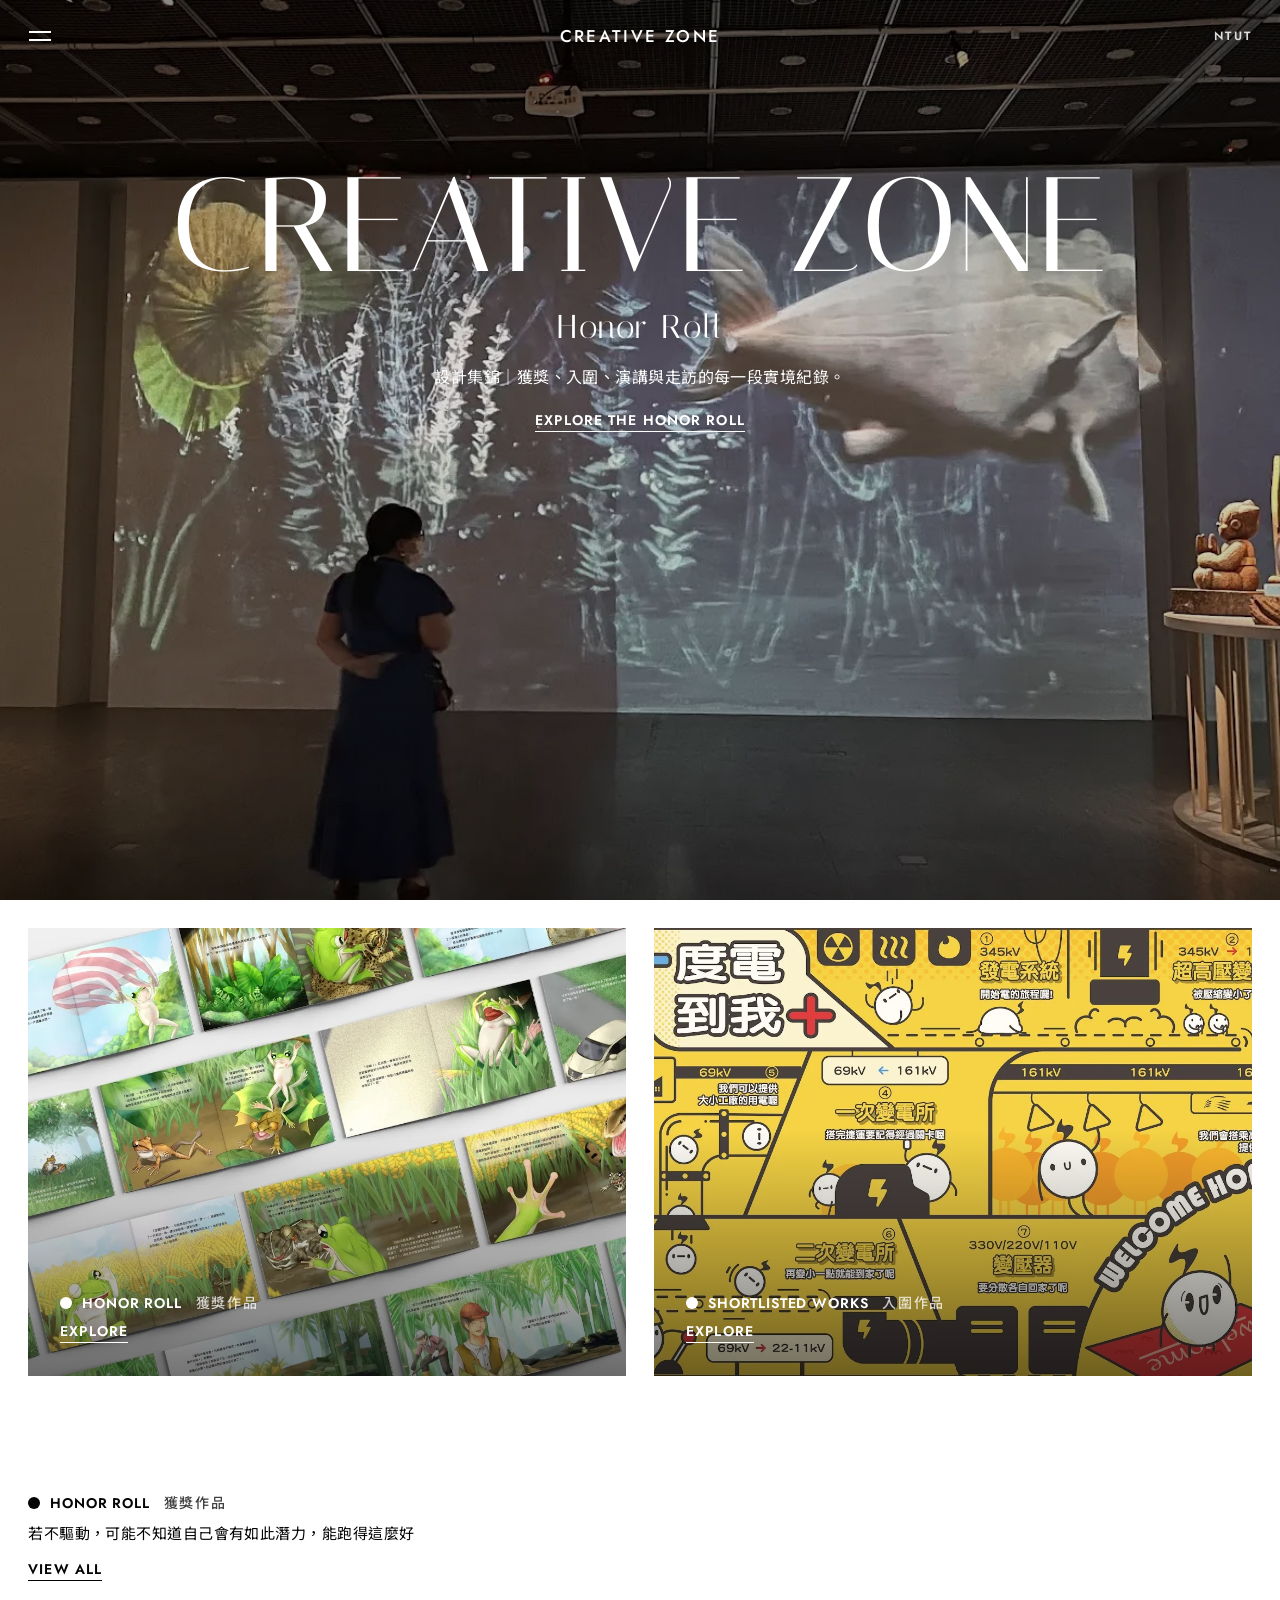
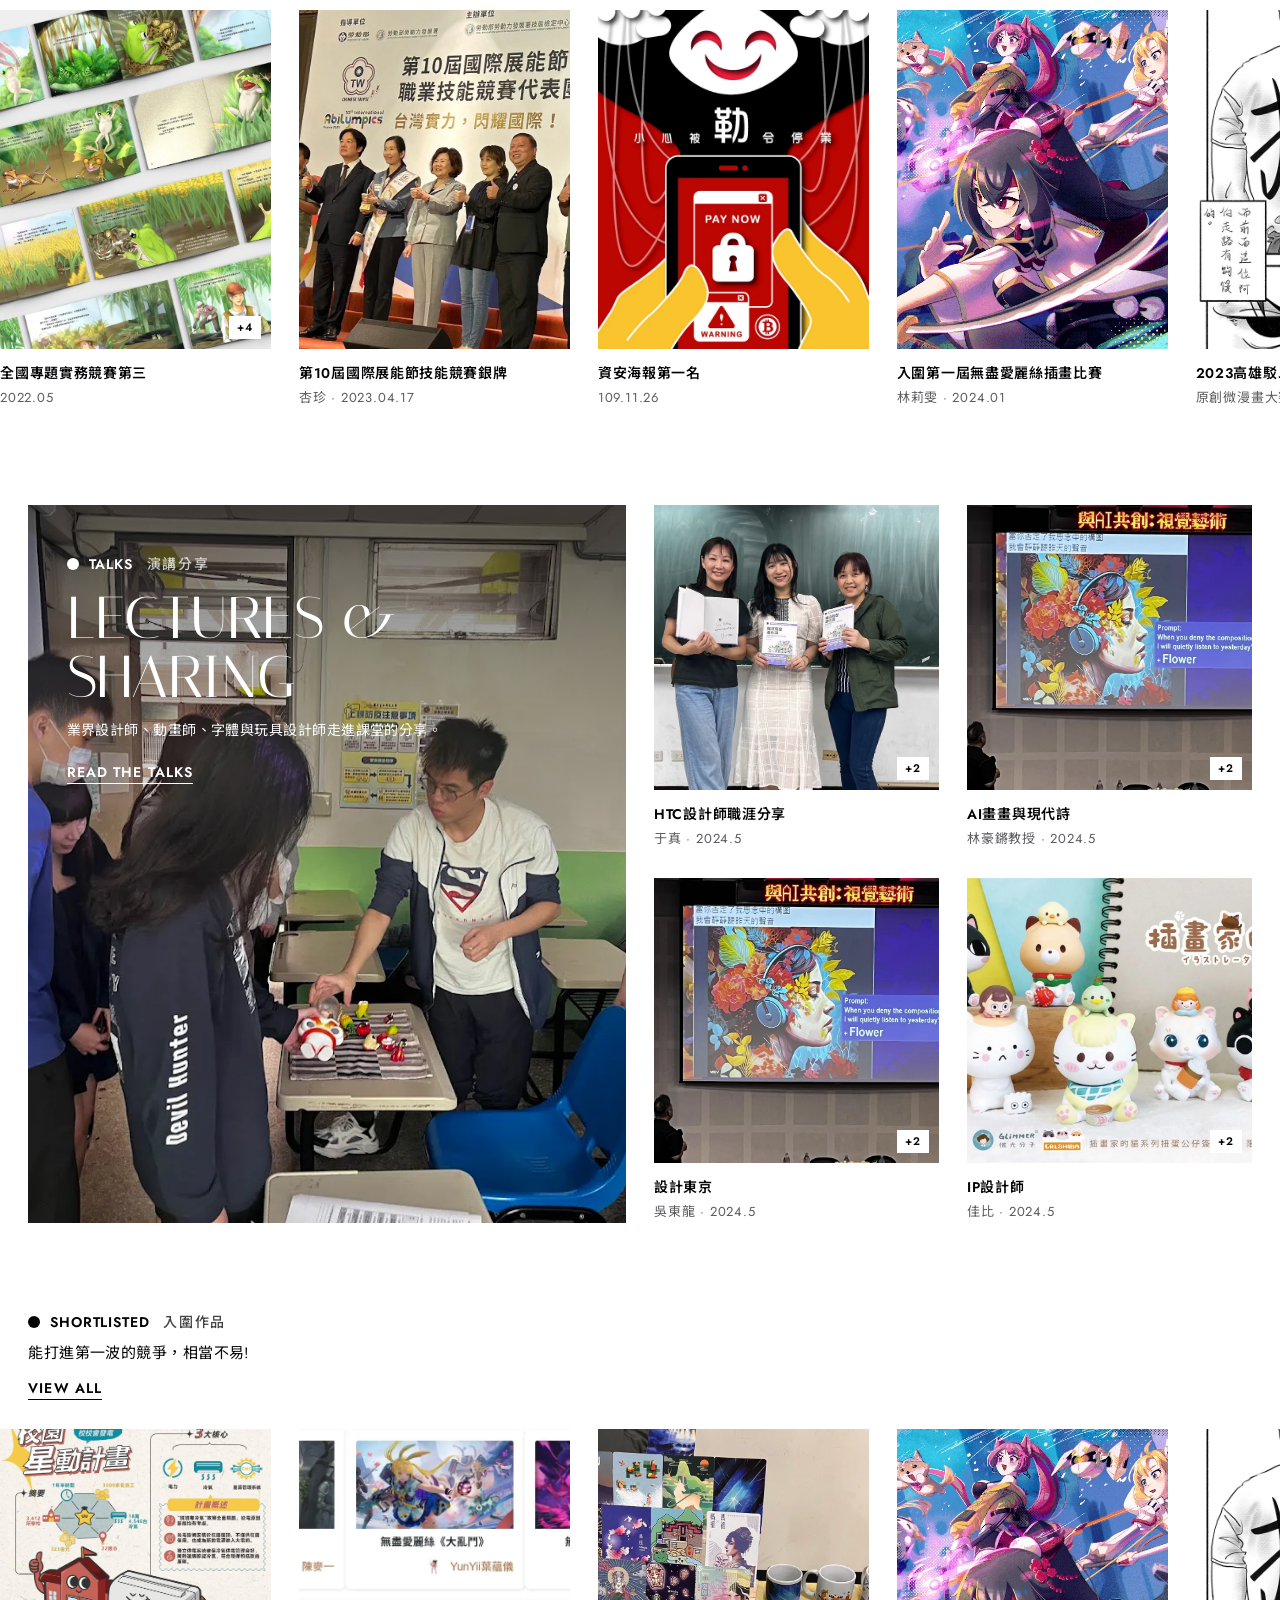
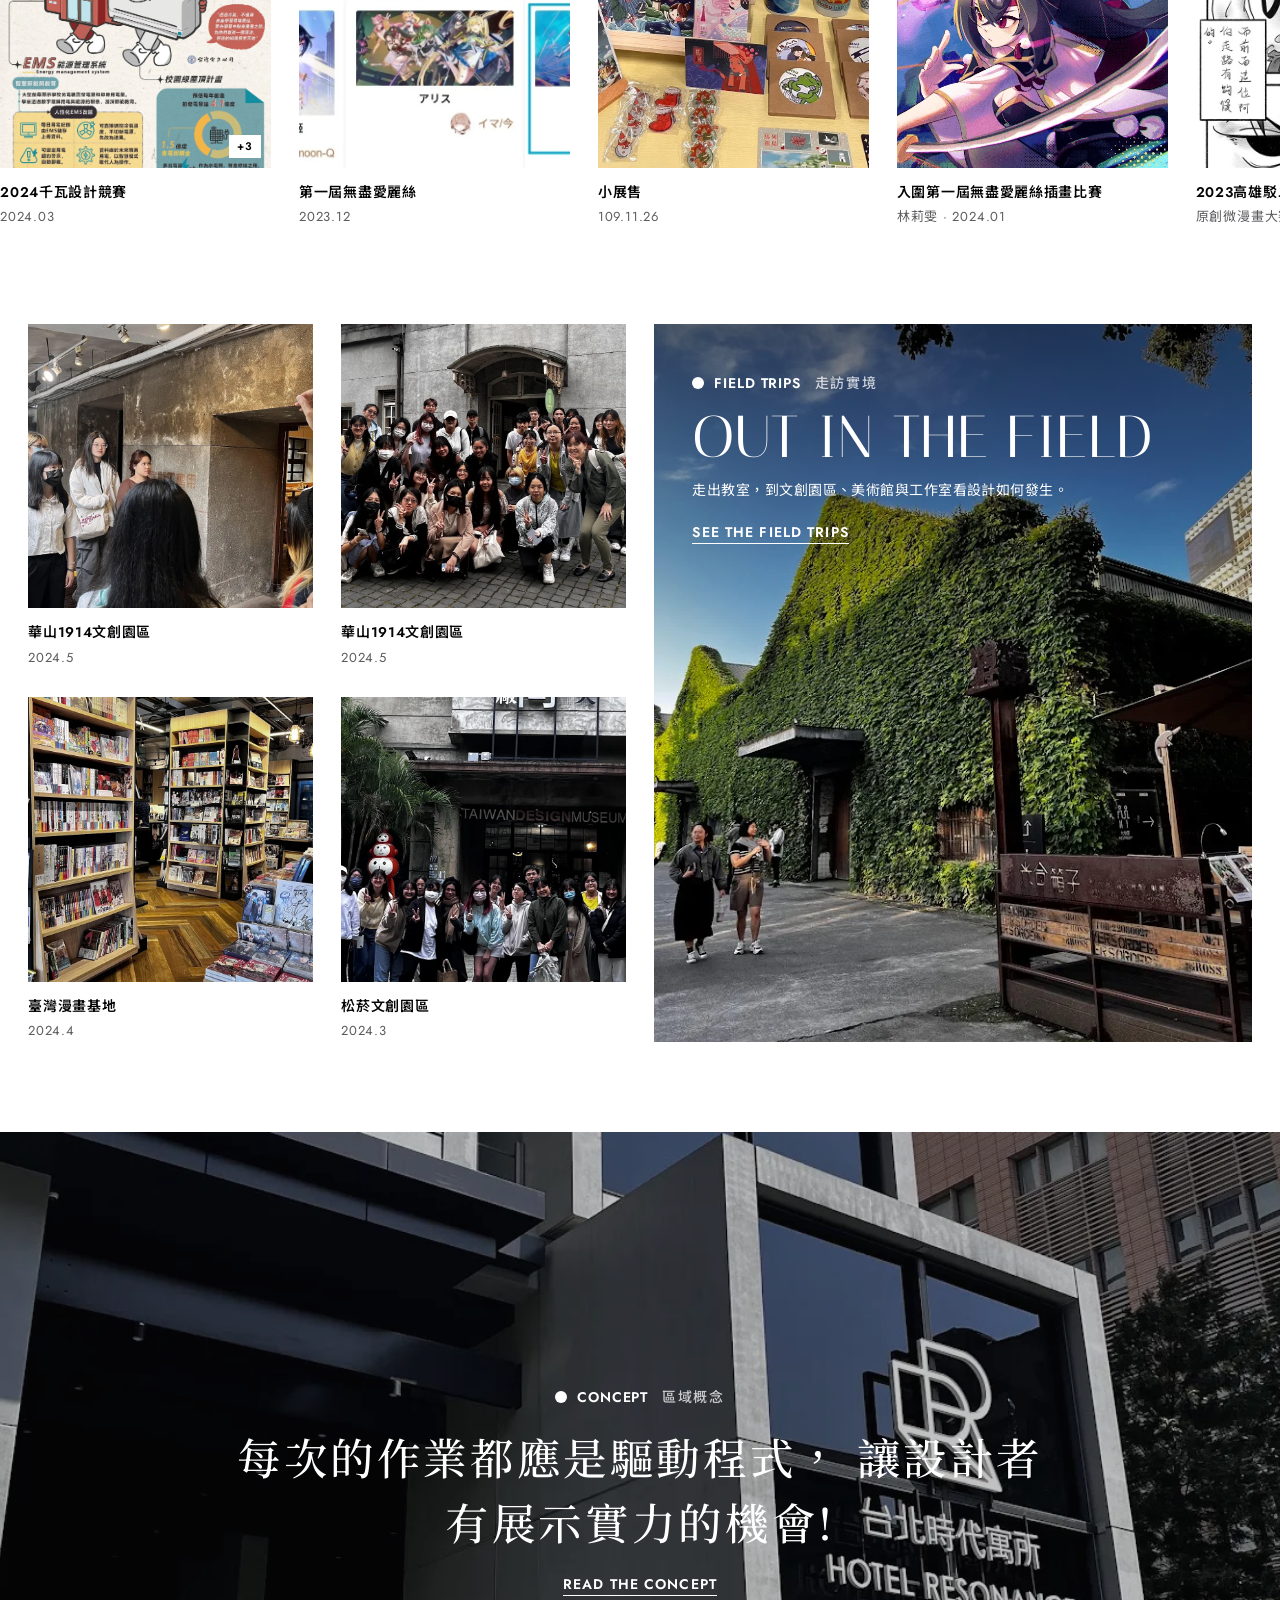
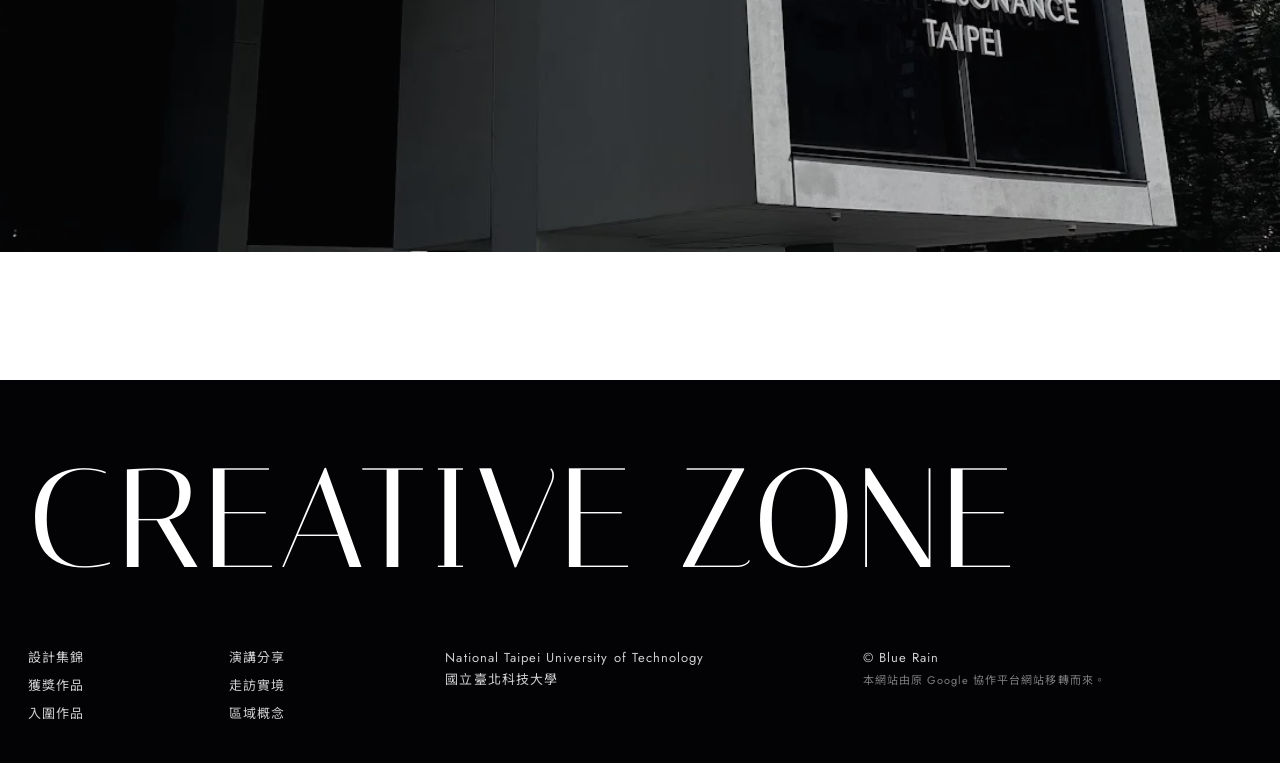
==== creativeteaching/index.html @ e6e96f1f "Initial commit" ====
<!doctype html>
<html lang="zh-Hant-TW">
<head>
<meta charset="utf-8">
<meta name="viewport" content="width=device-width, initial-scale=1">
<title>CREATIVE ZONE｜設計集錦</title>
<meta name="description" content="NTUT 創意教學：學生獲獎與入圍作品、業界演講分享、走訪實境紀錄。">
<meta property="og:title" content="CREATIVE ZONE｜設計集錦">
<meta property="og:description" content="NTUT 創意教學：學生獲獎與入圍作品、業界演講分享、走訪實境紀錄。">
<link rel="icon" href="assets/favicon.svg" type="image/svg+xml">
<link rel="preconnect" href="https://fonts.googleapis.com"><link rel="preconnect" href="https://fonts.gstatic.com" crossorigin>
<link href="https://fonts.googleapis.com/css2?family=Italiana&family=Jost:wght@400;500;600&family=Noto+Sans+TC:wght@400;500;700&family=Noto+Serif+TC:wght@500;700&display=swap" rel="stylesheet">
<link rel="stylesheet" href="assets/style.css">
</head>
<body class="p-index">
<a class="skip" href="#main">跳到主要內容</a>
<header class="topbar">
<button class="burger" type="button" aria-expanded="false" aria-controls="drawer"><span></span><span></span><span class="sr">選單</span></button>
<a class="wordmark" href="index.html">CREATIVE ZONE</a>
<a class="topnote" href="https://www.ntut.edu.tw/" rel="noopener">NTUT</a>
</header>
<nav class="drawer" id="drawer" aria-label="主要導覽" hidden><ul><li><a href="index.html" aria-current="page"><span>HOME</span><small>設計集錦</small></a></li><li><a href="awards.html"><span>AWARDS</span><small>獲獎作品</small></a></li><li><a href="finalists.html"><span>SHORTLISTED</span><small>入圍作品</small></a></li><li><a href="talks.html"><span>TALKS</span><small>演講分享</small></a></li><li><a href="visits.html"><span>FIELD TRIPS</span><small>走訪實境</small></a></li><li><a href="concept.html"><span>CONCEPT</span><small>區域概念</small></a></li></ul>
<p class="drawer-foot">National Taipei University of Technology<br>Blue Rain</p></nav>
<main id="main">
<section class="hero"><img src="img/053.webp" width="1280" height="830" alt="" class="hero-img" decoding="async"><div class="hero-text"><h1>CREATIVE ZONE</h1><p class="hero-zh">Honor Roll</p><p class="hero-sub">設計集錦｜獲獎、入圍、演講與走訪的每一段實境紀錄。</p><a class="cta" href="awards.html">EXPLORE THE HONOR ROLL</a></div></section><section class="tiles"><a class="tile" href="awards.html"><img src="img/001.webp" width="1280" height="817" alt="獲獎作品" loading="lazy" decoding="async"><span class="tile-text"><p class="label"><span class="dot"></span>HONOR ROLL<span class="zh">獲獎作品</span></p><span class="cta">EXPLORE</span></span></a><a class="tile" href="finalists.html"><img src="img/002.webp" width="1280" height="825" alt="入圍作品" loading="lazy" decoding="async"><span class="tile-text"><p class="label"><span class="dot"></span>SHORTLISTED WORKS<span class="zh">入圍作品</span></p><span class="cta">EXPLORE</span></span></a></section><section class="row"><header class="row-head"><p class="label"><span class="dot"></span>HONOR ROLL<span class="zh">獲獎作品</span></p><p class="desc">若不驅動，可能不知道自己會有如此潛力，能跑得這麼好</p><a class="cta dark" href="awards.html">VIEW ALL</a></header><div class="rail"><article class="card "><a class="media" href="awards.html"><img src="img/003.webp" width="1280" height="905" alt="全國專題實務競賽第三" loading="lazy" decoding="async"><span class="count">4</span></a><h3><a href="awards.html">全國專題實務競賽第三</a></h3><p class="meta">2022.05</p></article><article class="card "><a class="media" href="awards.html"><img src="img/007.webp" width="684" height="960" alt="第10屆國際展能節技能競賽銀牌" loading="lazy" decoding="async"></a><h3><a href="awards.html">第10屆國際展能節技能競賽銀牌</a></h3><p class="meta">杏珍 · 2023.04.17</p></article><article class="card "><a class="media" href="awards.html"><img src="img/008.webp" width="1280" height="1810" alt="資安海報第一名" loading="lazy" decoding="async"></a><h3><a href="awards.html">資安海報第一名</a></h3><p class="meta">109.11.26</p></article><article class="card "><a class="media" href="awards.html"><img src="img/009.webp" width="1280" height="659" alt="入圍第一屆無盡愛麗絲插畫比賽" loading="lazy" decoding="async"></a><h3><a href="awards.html">入圍第一屆無盡愛麗絲插畫比賽</a></h3><p class="meta">林莉雯 · 2024.01</p></article><article class="card "><a class="media" href="awards.html"><img src="img/010.webp" width="626" height="886" alt="2023高雄駁二動漫祭" loading="lazy" decoding="async"><span class="count">4</span></a><h3><a href="awards.html">2023高雄駁二動漫祭</a></h3><p class="meta">原創微漫畫大賽佳作 · 劉亞縉 · 2024</p></article></div></section><section class="editorial"><a class="ed-media" href="talks.html"><img src="img/019.webp" width="1104" height="828" alt="LECTURES &amp; SHARING" loading="lazy" decoding="async"><div class="ed-text"><p class="label"><span class="dot"></span>TALKS<span class="zh">演講分享</span></p><h2>LECTURES &amp; SHARING</h2><p>業界設計師、動畫師、字體與玩具設計師走進課堂的分享。</p><span class="cta">READ THE TALKS</span></div></a><div class="ed-grid"><article class="card "><a class="media" href="talks.html"><img src="img/020.webp" width="1122" height="723" alt="HTC設計師職涯分享" loading="lazy" decoding="async"><span class="count">2</span></a><h3><a href="talks.html">HTC設計師職涯分享</a></h3><p class="meta">于真 · 2024.5</p></article><article class="card "><a class="media" href="talks.html"><img src="img/022.webp" width="1280" height="825" alt="AI畫畫與現代詩" loading="lazy" decoding="async"><span class="count">2</span></a><h3><a href="talks.html">AI畫畫與現代詩</a></h3><p class="meta">林豪鏘教授 · 2024.5</p></article><article class="card "><a class="media" href="talks.html"><img src="img/022.webp" width="1280" height="825" alt="設計東京" loading="lazy" decoding="async"><span class="count">2</span></a><h3><a href="talks.html">設計東京</a></h3><p class="meta">吳東龍 · 2024.5</p></article><article class="card "><a class="media" href="talks.html"><img src="img/024.webp" width="1280" height="830" alt="IP設計師" loading="lazy" decoding="async"><span class="count">2</span></a><h3><a href="talks.html">IP設計師</a></h3><p class="meta">佳比 · 2024.5</p></article></div></section><section class="row"><header class="row-head"><p class="label"><span class="dot"></span>SHORTLISTED<span class="zh">入圍作品</span></p><p class="desc">能打進第一波的競爭，相當不易!</p><a class="cta dark" href="finalists.html">VIEW ALL</a></header><div class="rail"><article class="card "><a class="media" href="finalists.html"><img src="img/014.webp" width="1280" height="1773" alt="2024千瓦設計競賽" loading="lazy" decoding="async"><span class="count">3</span></a><h3><a href="finalists.html">2024千瓦設計競賽</a></h3><p class="meta">2024.03</p></article><article class="card "><a class="media" href="finalists.html"><img src="img/017.webp" width="1122" height="700" alt="第一屆無盡愛麗絲" loading="lazy" decoding="async"></a><h3><a href="finalists.html">第一屆無盡愛麗絲</a></h3><p class="meta">2023.12</p></article><article class="card "><a class="media" href="finalists.html"><img src="img/018.webp" width="784" height="1109" alt="小展售" loading="lazy" decoding="async"></a><h3><a href="finalists.html">小展售</a></h3><p class="meta">109.11.26</p></article><article class="card "><a class="media" href="finalists.html"><img src="img/009.webp" width="1280" height="659" alt="入圍第一屆無盡愛麗絲插畫比賽" loading="lazy" decoding="async"></a><h3><a href="finalists.html">入圍第一屆無盡愛麗絲插畫比賽</a></h3><p class="meta">林莉雯 · 2024.01</p></article><article class="card "><a class="media" href="finalists.html"><img src="img/010.webp" width="626" height="886" alt="2023高雄駁二動漫祭" loading="lazy" decoding="async"><span class="count">4</span></a><h3><a href="finalists.html">2023高雄駁二動漫祭</a></h3><p class="meta">原創微漫畫大賽佳作 · 劉亞縉 · 2024</p></article></div></section><section class="editorial rev"><a class="ed-media" href="visits.html"><img src="img/041.webp" width="621" height="828" alt="OUT IN THE FIELD" loading="lazy" decoding="async"><div class="ed-text"><p class="label"><span class="dot"></span>FIELD TRIPS<span class="zh">走訪實境</span></p><h2>OUT IN THE FIELD</h2><p>走出教室，到文創園區、美術館與工作室看設計如何發生。</p><span class="cta">SEE THE FIELD TRIPS</span></div></a><div class="ed-grid"><article class="card "><a class="media" href="visits.html"><img src="img/042.webp" width="1280" height="832" alt="華山1914文創園區" loading="lazy" decoding="async"></a><h3><a href="visits.html">華山1914文創園區</a></h3><p class="meta">2024.5</p></article><article class="card "><a class="media" href="visits.html"><img src="img/043.webp" width="1280" height="825" alt="華山1914文創園區" loading="lazy" decoding="async"></a><h3><a href="visits.html">華山1914文創園區</a></h3><p class="meta">2024.5</p></article><article class="card "><a class="media" href="visits.html"><img src="img/044.webp" width="1280" height="832" alt="臺灣漫畫基地" loading="lazy" decoding="async"></a><h3><a href="visits.html">臺灣漫畫基地</a></h3><p class="meta">2024.4</p></article><article class="card "><a class="media" href="visits.html"><img src="img/045.webp" width="1280" height="825" alt="松菸文創園區" loading="lazy" decoding="async"></a><h3><a href="visits.html">松菸文創園區</a></h3><p class="meta">2024.3</p></article></div></section><section class="band"><img src="img/065.webp" width="1280" height="620" alt="" loading="lazy" decoding="async"><div class="band-text"><p class="label"><span class="dot"></span>CONCEPT<span class="zh">區域概念</span></p><p class="quote">每次的作業都應是驅動程式， 讓設計者有展示實力的機會!</p><a class="cta" href="concept.html">READ THE CONCEPT</a></div></section>
</main>
<footer class="foot">
<p class="foot-mark">CREATIVE ZONE</p>
<div class="foot-cols">
<ul><li><a href="index.html">設計集錦</a></li><li><a href="awards.html">獲獎作品</a></li><li><a href="finalists.html">入圍作品</a></li><li><a href="talks.html">演講分享</a></li><li><a href="visits.html">走訪實境</a></li><li><a href="concept.html">區域概念</a></li></ul>
<p>National Taipei University of Technology<br>國立臺北科技大學</p>
<p>© Blue Rain<br><span class="fine">本網站由原 Google 協作平台網站移轉而來。</span></p>
</div>
</footer>
<div class="lightbox" hidden><button class="lb-close" type="button" aria-label="關閉">×</button><button class="lb-prev" type="button" aria-label="上一張">←</button><img alt=""><p class="lb-cap"></p><button class="lb-next" type="button" aria-label="下一張">→</button></div>
<script>window.IMGS={"1": "img/001.webp", "2": "img/002.webp", "3": "img/003.webp", "4": "img/004.webp", "5": "img/005.webp", "6": "img/006.webp", "7": "img/007.webp", "8": "img/008.webp", "9": "img/009.webp", "10": "img/010.webp", "11": "img/011.webp", "12": "img/012.webp", "13": "img/013.webp", "14": "img/014.webp", "15": "img/015.webp", "16": "img/016.webp", "17": "img/017.webp", "18": "img/018.webp", "19": "img/019.webp", "20": "img/020.webp", "21": "img/021.webp", "22": "img/022.webp", "23": "img/023.webp", "24": "img/024.webp", "25": "img/025.webp", "26": "img/026.webp", "27": "img/027.webp", "28": "img/028.webp", "29": "img/029.webp", "30": "img/030.webp", "31": "img/031.webp", "32": "img/032.webp", "33": "img/033.webp", "34": "img/034.webp", "35": "img/035.webp", "36": "img/036.webp", "37": "img/037.webp", "38": "img/038.webp", "39": "img/039.webp", "40": "img/040.webp", "41": "img/041.webp", "42": "img/042.webp", "43": "img/043.webp", "44": "img/044.webp", "45": "img/045.webp", "46": "img/046.webp", "47": "img/047.webp", "48": "img/048.webp", "49": "img/049.webp", "50": "img/050.webp", "51": "img/051.webp", "52": "img/052.webp", "53": "img/053.webp", "54": "img/054.webp", "55": "img/055.webp", "56": "img/056.webp", "57": "img/057.webp", "58": "img/058.webp", "59": "img/059.webp", "60": "img/060.webp", "61": "img/061.webp", "62": "img/062.webp", "63": "img/063.webp", "64": "img/064.webp", "65": "img/065.webp"};</script>
<script src="assets/site.js" defer></script>
</body>
</html>
---- creativeteaching/assets/style.css ----
/* CREATIVE ZONE — editorial style */
:root{
  --ink:#030305; --muted:#5c5c60; --line:#e6e6e6; --bg:#fff; --soft:#f4f3f0;
  --display:"Italiana","Noto Serif TC","Songti TC",serif;
  --sans:"Jost","Noto Sans TC","PingFang TC","Microsoft JhengHei",sans-serif;
  --g:clamp(16px,2.2vw,32px);
}
*{box-sizing:border-box}
html{scroll-behavior:smooth}
body{margin:0;background:var(--bg);color:var(--ink);font:400 15px/1.7 var(--sans);letter-spacing:.03em;-webkit-font-smoothing:antialiased}
img{display:block;max-width:100%;height:auto}
a{color:inherit}
h1,h2,h3{margin:0;font-weight:400}
.skip{position:absolute;left:-999px}.skip:focus{left:12px;top:12px;z-index:200;background:#fff;padding:6px 10px}
.sr{position:absolute;width:1px;height:1px;overflow:hidden;clip:rect(0 0 0 0)}

/* CTA: uppercase underlined */
.cta{display:inline-block;margin-top:22px;font:600 14px/1 var(--sans);letter-spacing:.08em;text-transform:uppercase;text-decoration:none;color:#fff;border-bottom:1.5px solid currentColor;padding-bottom:4px;transition:opacity .2s}
.cta:hover{opacity:.7}
.cta.dark{color:var(--ink);margin-top:14px}

/* label ● TEXT */
.label{display:flex;align-items:center;gap:10px;margin:0;font:600 14px/1.3 var(--sans);letter-spacing:.06em;text-transform:uppercase}
.label .dot{width:12px;height:12px;border-radius:50%;background:currentColor;flex:none}
.label .zh{font-weight:500;letter-spacing:.12em;opacity:.75;margin-left:4px}

/* header */
.topbar{position:fixed;inset:0 0 auto 0;z-index:60;display:grid;grid-template-columns:1fr auto 1fr;align-items:center;height:72px;padding:0 var(--g);color:#fff;transition:background .3s,color .3s,box-shadow .3s}
.topbar.solid{background:#fff;color:var(--ink);box-shadow:0 1px 0 var(--line)}
.wordmark{font:500 17px/1 var(--sans);letter-spacing:.14em;text-decoration:none;white-space:nowrap}
.topnote{justify-self:end;font:600 12px/1 var(--sans);letter-spacing:.18em;text-decoration:none;opacity:.85}
.burger{justify-self:start;width:44px;height:44px;margin-left:-10px;border:0;background:none;color:inherit;cursor:pointer;position:relative}
.burger span:not(.sr){position:absolute;left:11px;right:11px;height:2px;background:currentColor;transition:transform .25s}
.burger span:first-child{top:17px}.burger span:nth-child(2){top:25px}
.burger[aria-expanded=true] span:first-child{transform:translateY(4px) rotate(45deg)}
.burger[aria-expanded=true] span:nth-child(2){transform:translateY(-4px) rotate(-45deg)}
.drawer{position:fixed;inset:0 auto 0 0;z-index:55;width:min(440px,100%);background:#fff;color:var(--ink);padding:110px var(--g) 32px;display:flex;flex-direction:column;box-shadow:20px 0 60px -30px rgba(0,0,0,.4);transform:translateX(-102%);transition:transform .35s ease}
.drawer[hidden]{display:flex;visibility:hidden}
.drawer.open{transform:none;visibility:visible}
.drawer ul{list-style:none;margin:0;padding:0}
.drawer li{border-bottom:1px solid var(--line)}
.drawer a{display:flex;justify-content:space-between;align-items:baseline;padding:16px 0;text-decoration:none}
.drawer a span{font:400 34px/1 var(--display);letter-spacing:.02em}
.drawer a small{font-size:13px;color:var(--muted);letter-spacing:.12em}
.drawer a[aria-current] span,.drawer a:hover span{font-style:italic;text-decoration:underline;text-decoration-thickness:1px;text-underline-offset:6px}
.drawer-foot{margin-top:auto;font-size:12px;color:var(--muted);letter-spacing:.1em}
body.menu-open .topbar{color:var(--ink);background:transparent;box-shadow:none}

/* hero */
.hero{position:relative;display:grid;min-height:100svh;color:#fff;background:#111;overflow:hidden}
.hero-img{grid-area:1/1;width:100%;height:100%;object-fit:cover}
.hero::after{content:"";grid-area:1/1;background:linear-gradient(180deg,rgba(0,0,0,.45) 0%,rgba(0,0,0,.12) 40%,rgba(0,0,0,.35) 100%)}
.hero-text{grid-area:1/1;z-index:1;align-self:start;justify-self:center;text-align:center;padding:clamp(120px,18vh,190px) var(--g) 40px;max-width:1200px}
.hero h1{font:400 clamp(52px,10.5vw,150px)/.95 var(--display);letter-spacing:.01em;text-transform:uppercase}
.hero-zh{margin:14px 0 0;font:500 clamp(15px,1.6vw,19px)/1.4 var(--sans);letter-spacing:.32em}
.hero-sub{margin:14px auto 0;max-width:620px;font-size:clamp(14px,1.4vw,16px)}
.p-index .hero-zh{font-family:var(--display);font-size:clamp(22px,2.6vw,34px);letter-spacing:.06em}

/* two tiles */
.tiles{display:grid;grid-template-columns:1fr 1fr;gap:var(--g);padding:var(--g)}
.tile{position:relative;display:block;overflow:hidden;color:#fff;text-decoration:none;background:#111}
.tile img{width:100%;aspect-ratio:4/3;object-fit:cover;transition:transform .8s ease}
.tile:hover img{transform:scale(1.04)}
.tile::after{content:"";position:absolute;inset:0;background:linear-gradient(0deg,rgba(0,0,0,.55),rgba(0,0,0,0) 55%)}
.tile-text{position:absolute;left:clamp(18px,2.5vw,32px);bottom:clamp(18px,2.5vw,32px);z-index:1}
.tile .cta{margin-top:12px}

/* rows */
.row,.list{padding:clamp(56px,7vw,96px) 0 0}
.row-head{padding:0 var(--g) 28px}
.desc{margin:10px 0 0;max-width:680px;font-size:15px}
.tally{margin:6px 0 0;font-size:12px;color:var(--muted);letter-spacing:.14em}
.rail{display:grid;grid-auto-flow:column;grid-auto-columns:calc((100% - 2*var(--g) - 3*var(--g))/4);gap:var(--g);overflow-x:auto;scroll-snap-type:x mandatory;padding:0 var(--g) 6px;scrollbar-width:thin}
.rail>.card{scroll-snap-align:start}
.grid{display:grid;grid-template-columns:repeat(4,1fr);gap:clamp(36px,4vw,56px) var(--g);padding:0 var(--g)}

/* card */
.card .media{all:unset;display:block;position:relative;cursor:pointer;overflow:hidden;background:var(--soft)}
.card .media img{width:100%;aspect-ratio:4/5;object-fit:cover;transition:transform .6s ease}
.card .media:hover img{transform:scale(1.035)}
.card .media:focus-visible{outline:2px solid var(--ink);outline-offset:3px}
.count{position:absolute;right:10px;bottom:10px;background:#fff;color:var(--ink);font:600 11px/1 var(--sans);padding:6px 8px;letter-spacing:.08em}
.count::before{content:"+";}
.card h3{margin-top:14px;font:600 14px/1.45 var(--sans);letter-spacing:.05em;text-transform:uppercase}
.card h3 a{text-decoration:none}.card h3 a:hover{text-decoration:underline}
.card .meta{margin:4px 0 0;font-size:13px;color:var(--muted);letter-spacing:.06em}

/* editorial */
.editorial{display:grid;grid-template-columns:1fr 1fr;gap:var(--g);padding:clamp(56px,7vw,96px) var(--g) 0;align-items:stretch}
.editorial.rev .ed-media{order:2}
.ed-media{position:relative;display:block;overflow:hidden;color:#fff;text-decoration:none;background:#111;min-height:560px}
.ed-media img{position:absolute;inset:0;width:100%;height:100%;object-fit:cover;transition:transform .9s ease}
.ed-media:hover img{transform:scale(1.03)}
.ed-media::after{content:"";position:absolute;inset:0;background:linear-gradient(180deg,rgba(0,0,0,.55),rgba(0,0,0,0) 55%)}
.ed-text{position:relative;z-index:1;padding:clamp(22px,3vw,40px)}
.ed-text h2{margin-top:16px;font:400 clamp(38px,4.6vw,66px)/1 var(--display);text-transform:uppercase}
.ed-text p{margin:12px 0 0;max-width:420px;font-size:14px}
.ed-grid{display:grid;grid-template-columns:1fr 1fr;gap:var(--g);align-content:start}
.ed-grid .card .media img{aspect-ratio:1/1}

/* band */
.band{position:relative;display:grid;margin-top:clamp(56px,7vw,96px);color:#fff;background:#111;min-height:min(80vh,720px)}
.band img{grid-area:1/1;width:100%;height:100%;object-fit:cover;opacity:.75}
.band-text{grid-area:1/1;z-index:1;align-self:center;justify-self:center;text-align:center;max-width:900px;padding:40px var(--g);display:flex;flex-direction:column;align-items:center}
.quote{font:500 clamp(24px,3.4vw,44px)/1.5 "Noto Serif TC",serif;margin:18px 0 0;letter-spacing:.06em}

/* concept page */
.manifesto{padding:clamp(70px,10vw,140px) var(--g) 0;max-width:1000px;margin:0 auto;text-align:center;display:flex;flex-direction:column;align-items:center}
.school{margin:clamp(60px,8vw,110px) var(--g) 0;border-top:1px solid var(--ink);border-bottom:1px solid var(--ink);padding:clamp(28px,4vw,48px) 0;display:flex;justify-content:space-between;align-items:baseline;gap:20px;flex-wrap:wrap}
.school .big{margin:0;font:400 clamp(64px,12vw,180px)/.9 var(--display)}
.school p{margin:0;font:600 14px/1.4 var(--sans);letter-spacing:.12em;text-transform:uppercase}
.places{padding:clamp(56px,7vw,96px) var(--g) 0}
.places ul{list-style:none;margin:24px 0 0;padding:0;display:grid;grid-template-columns:repeat(3,1fr);gap:var(--g)}
.places li{border-top:1px solid var(--ink);padding-top:16px;font:400 clamp(40px,6vw,88px)/1 var(--display)}

/* footer */
.foot{margin-top:clamp(80px,10vw,140px);background:var(--ink);color:#fff;padding:clamp(48px,6vw,80px) var(--g) 32px}
.foot-mark{margin:0;font:400 clamp(48px,11vw,170px)/.9 var(--display);letter-spacing:.01em}
.foot-cols{display:grid;grid-template-columns:repeat(3,1fr);gap:var(--g);margin-top:clamp(36px,5vw,64px);font-size:13px;letter-spacing:.08em;color:#cfcfd2}
.foot-cols ul{list-style:none;margin:0;padding:0;columns:2}
.foot-cols li{margin-bottom:6px}
.foot-cols a{text-decoration:none}.foot-cols a:hover{text-decoration:underline}
.foot-cols p{margin:0}
.fine{font-size:11px;opacity:.6}

/* lightbox */
.lightbox{position:fixed;inset:0;z-index:100;background:rgba(3,3,5,.95);display:grid;place-items:center;color:#fff}
.lightbox[hidden]{display:none}
.lightbox img{max-width:90vw;max-height:82vh;object-fit:contain}
.lb-cap{position:absolute;bottom:18px;left:0;right:0;text-align:center;margin:0;font:600 13px/1.4 var(--sans);letter-spacing:.08em;text-transform:uppercase}
.lightbox button{position:absolute;background:none;border:0;color:#fff;font-size:30px;cursor:pointer;padding:14px 18px}
.lb-close{top:8px;right:10px;font-size:40px!important}.lb-prev{left:6px;top:50%;transform:translateY(-50%)}.lb-next{right:6px;top:50%;transform:translateY(-50%)}

@media (max-width:1100px){
  .grid{grid-template-columns:repeat(3,1fr)}
  .rail{grid-auto-columns:calc((100% - 2*var(--g) - 2*var(--g))/3)}
}
@media (max-width:820px){
  .topbar{height:60px}
  .wordmark{font-size:15px}
  .tiles{grid-template-columns:1fr}
  .grid{grid-template-columns:repeat(2,1fr)}
  .rail{grid-auto-columns:70%}
  .editorial{grid-template-columns:1fr}
  .editorial.rev .ed-media{order:0}
  .ed-media{min-height:440px}
  .places ul{grid-template-columns:1fr}
  .foot-cols{grid-template-columns:1fr}
  .drawer a span{font-size:28px}
}
@media (prefers-reduced-motion:reduce){*{transition:none!important;scroll-behavior:auto!important}}
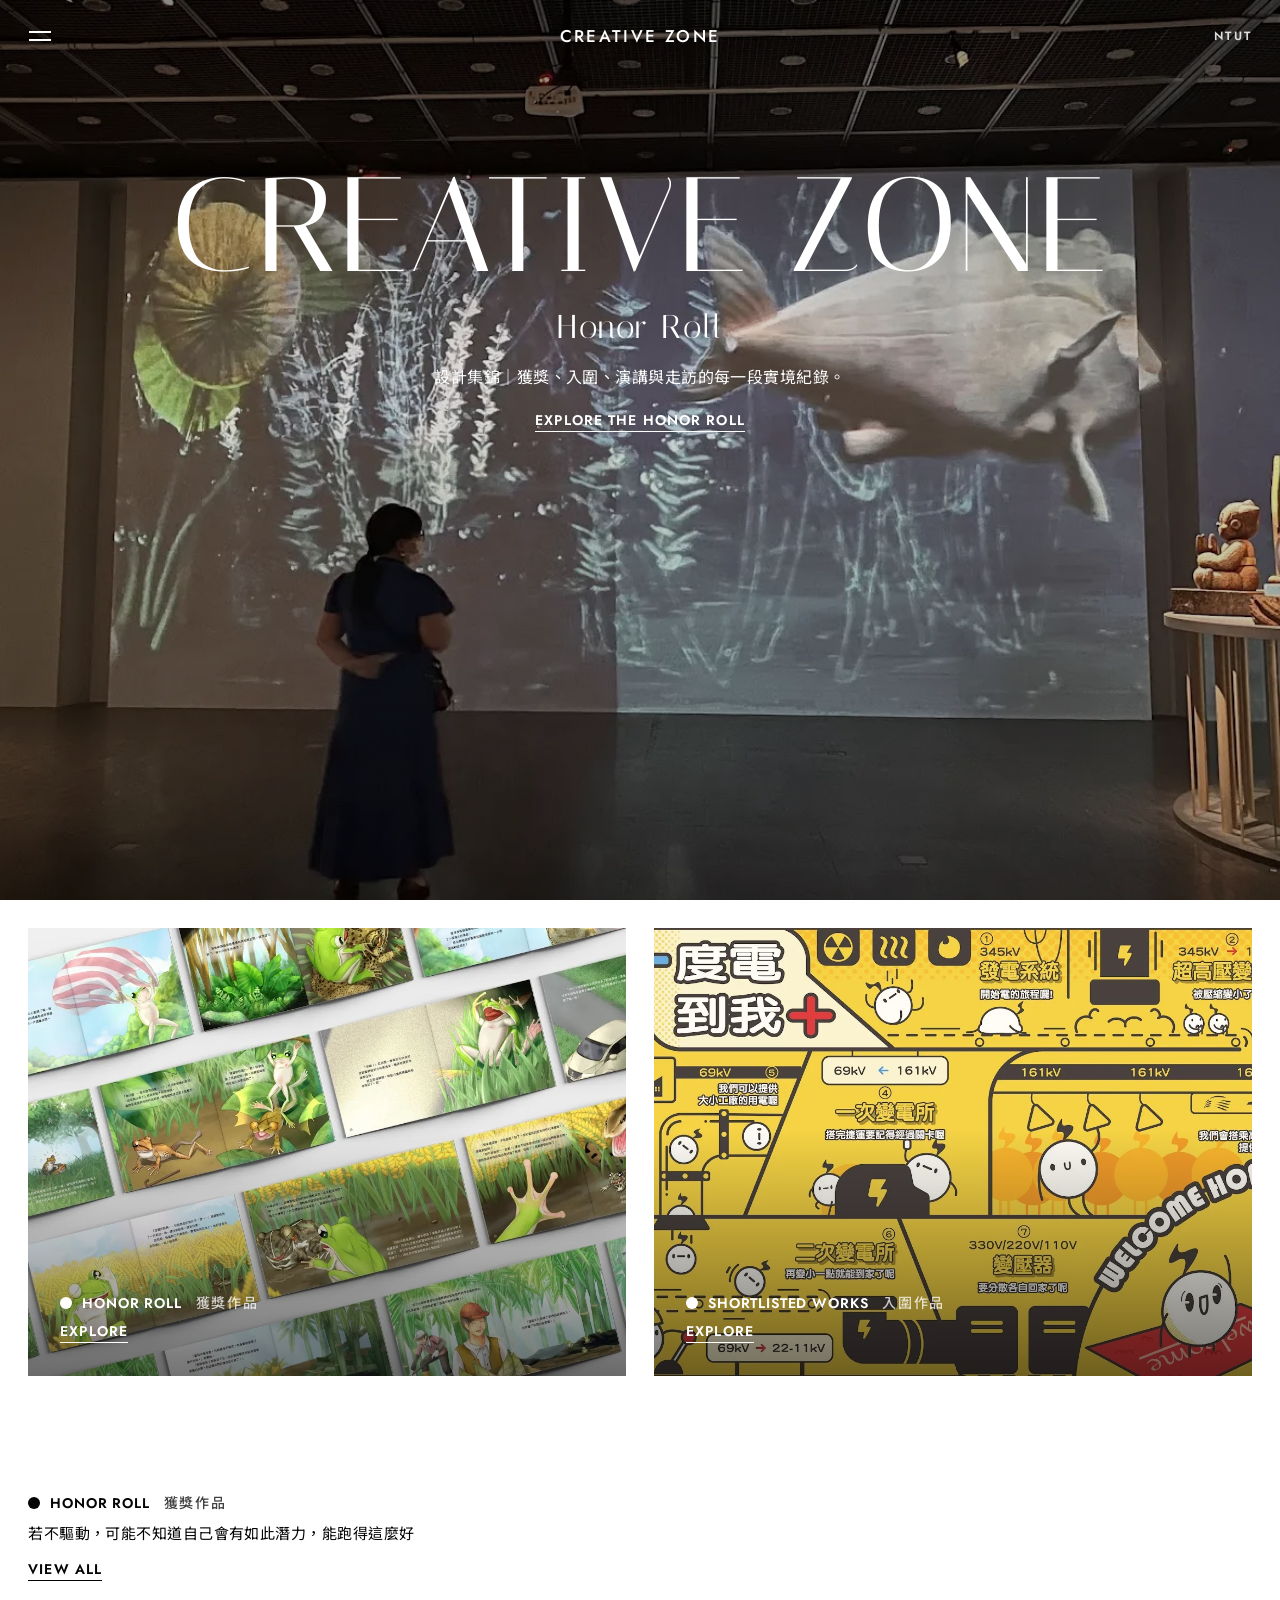
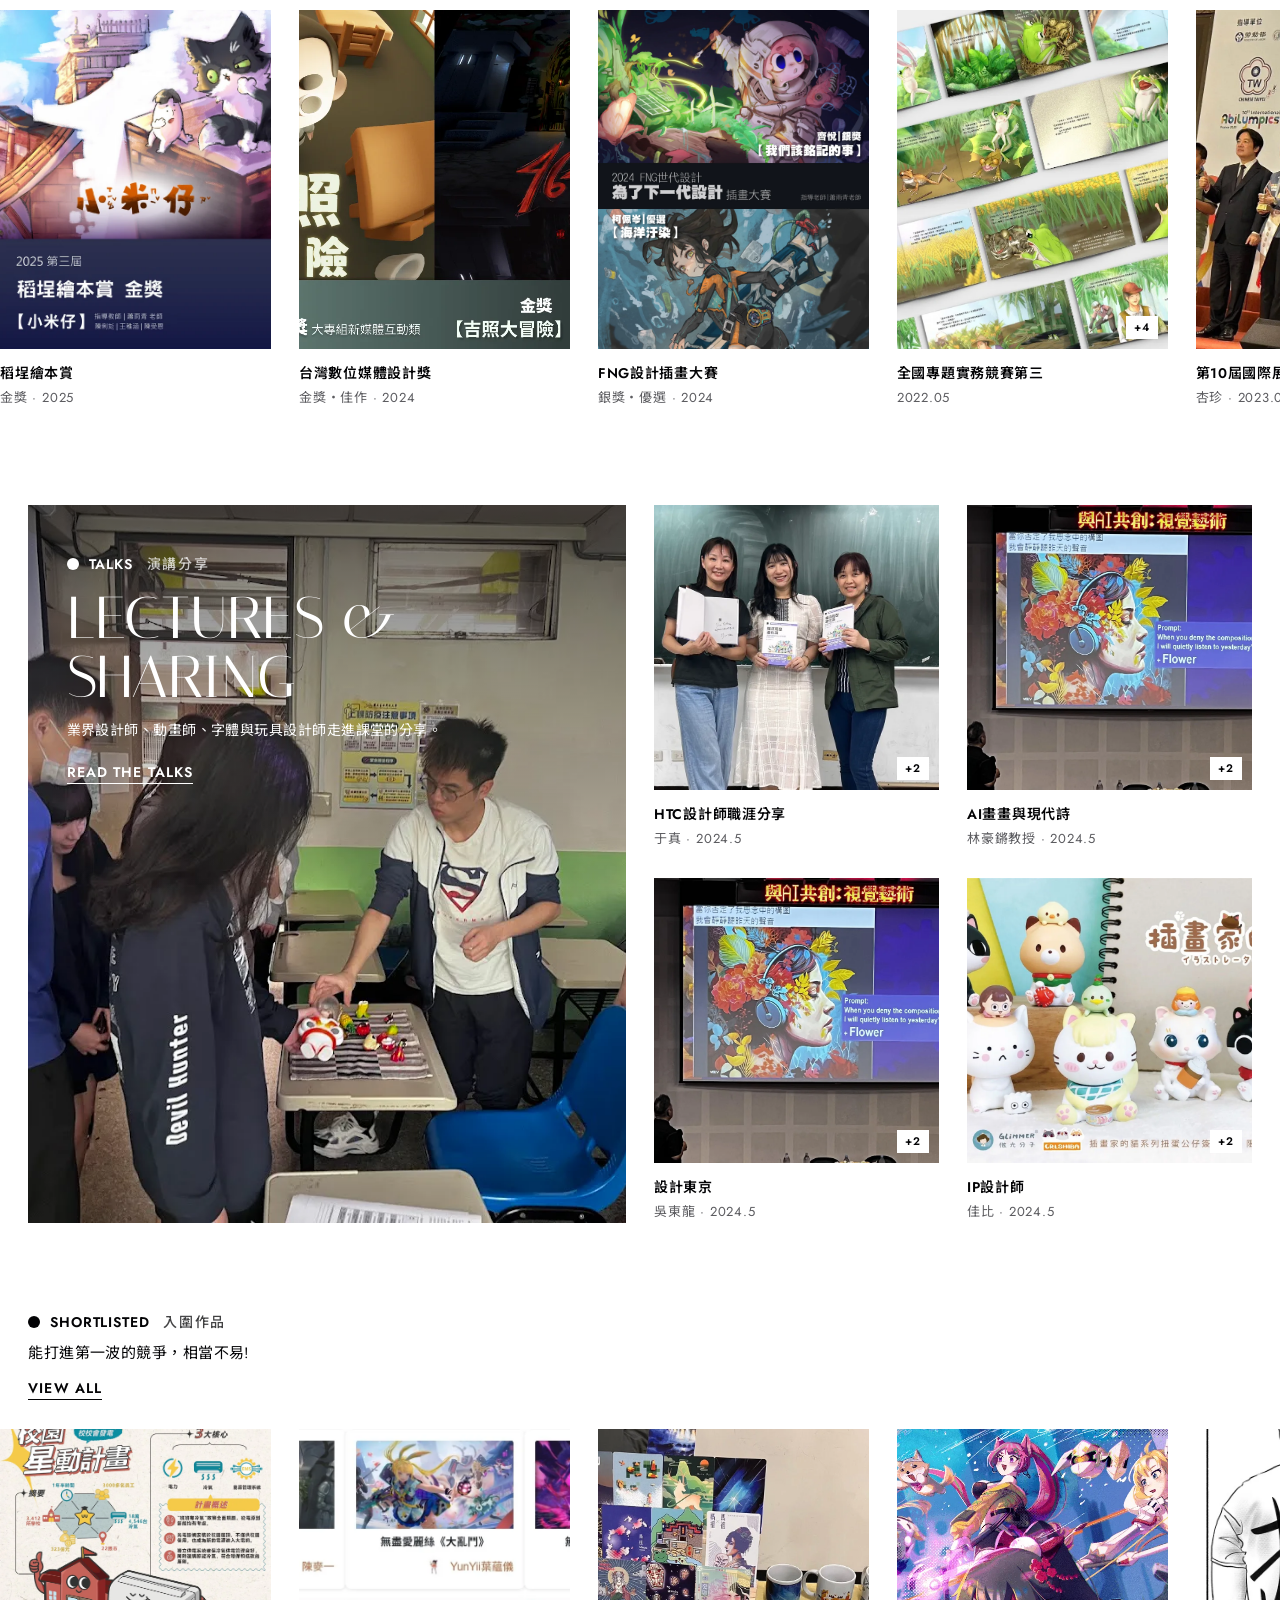
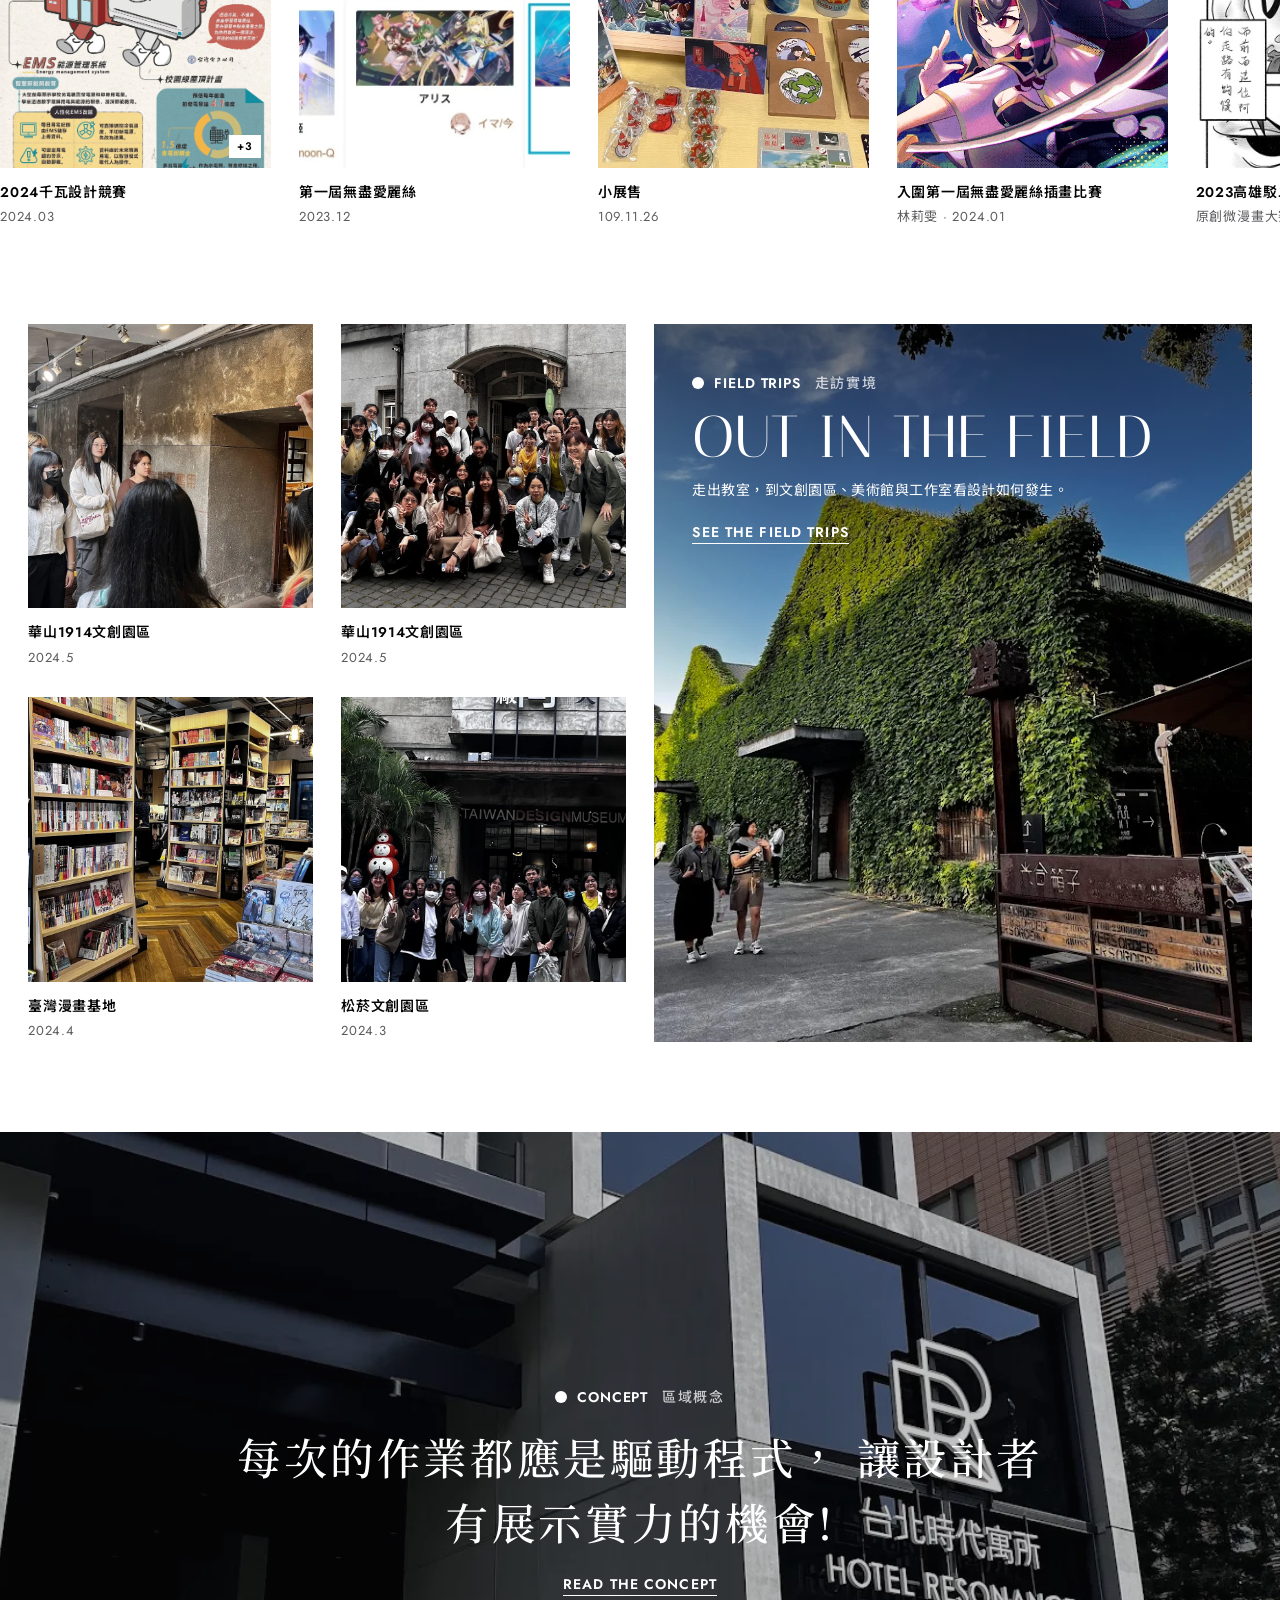
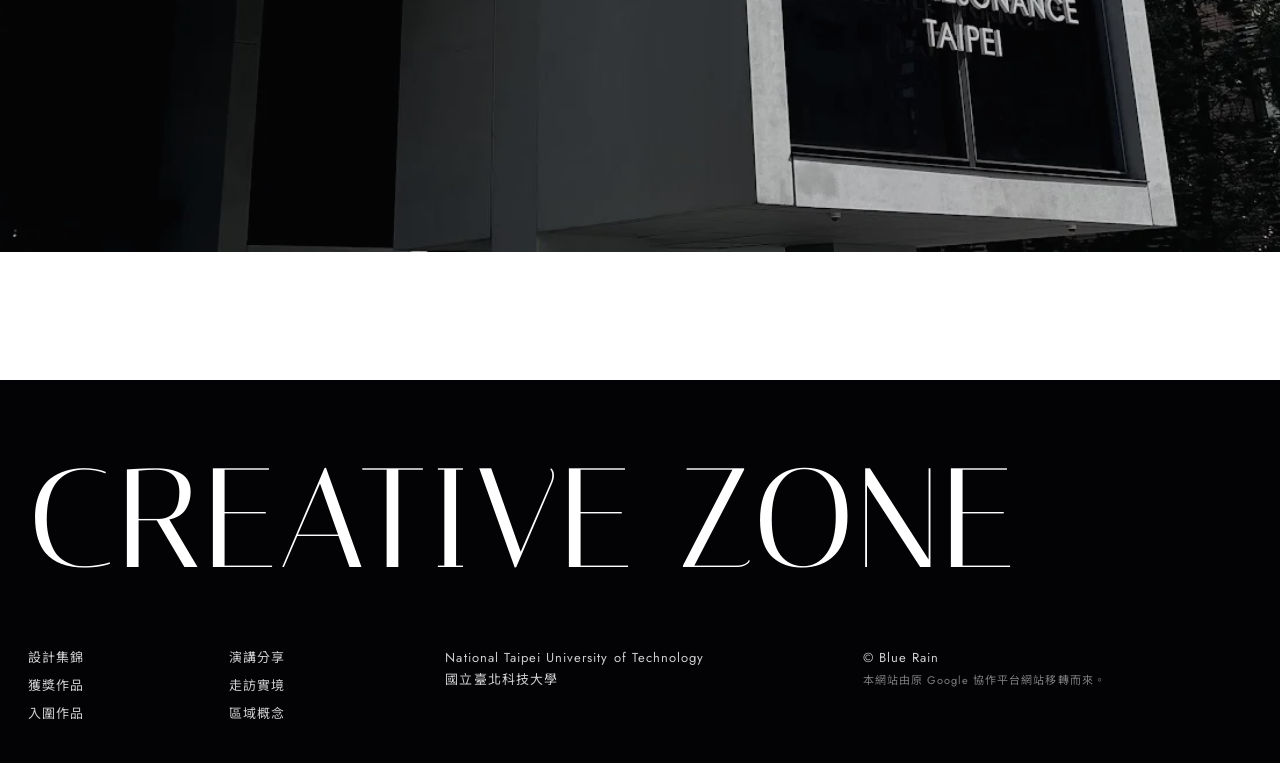
==== commit 4800f02c: "更新獲獎高解析圖片" ====
--- a/creativeteaching/index.html
+++ b/creativeteaching/index.html
@@ -22,7 +22,7 @@
 <nav class="drawer" id="drawer" aria-label="主要導覽" hidden><ul><li><a href="index.html" aria-current="page"><span>HOME</span><small>設計集錦</small></a></li><li><a href="awards.html"><span>AWARDS</span><small>獲獎作品</small></a></li><li><a href="finalists.html"><span>SHORTLISTED</span><small>入圍作品</small></a></li><li><a href="talks.html"><span>TALKS</span><small>演講分享</small></a></li><li><a href="visits.html"><span>FIELD TRIPS</span><small>走訪實境</small></a></li><li><a href="concept.html"><span>CONCEPT</span><small>區域概念</small></a></li></ul>
 <p class="drawer-foot">National Taipei University of Technology<br>Blue Rain</p></nav>
 <main id="main">
-<section class="hero"><img src="img/053.webp" width="1280" height="830" alt="" class="hero-img" decoding="async"><div class="hero-text"><h1>CREATIVE ZONE</h1><p class="hero-zh">Honor Roll</p><p class="hero-sub">設計集錦｜獲獎、入圍、演講與走訪的每一段實境紀錄。</p><a class="cta" href="awards.html">EXPLORE THE HONOR ROLL</a></div></section><section class="tiles"><a class="tile" href="awards.html"><img src="img/001.webp" width="1280" height="817" alt="獲獎作品" loading="lazy" decoding="async"><span class="tile-text"><p class="label"><span class="dot"></span>HONOR ROLL<span class="zh">獲獎作品</span></p><span class="cta">EXPLORE</span></span></a><a class="tile" href="finalists.html"><img src="img/002.webp" width="1280" height="825" alt="入圍作品" loading="lazy" decoding="async"><span class="tile-text"><p class="label"><span class="dot"></span>SHORTLISTED WORKS<span class="zh">入圍作品</span></p><span class="cta">EXPLORE</span></span></a></section><section class="row"><header class="row-head"><p class="label"><span class="dot"></span>HONOR ROLL<span class="zh">獲獎作品</span></p><p class="desc">若不驅動，可能不知道自己會有如此潛力，能跑得這麼好</p><a class="cta dark" href="awards.html">VIEW ALL</a></header><div class="rail"><article class="card "><a class="media" href="awards.html"><img src="img/003.webp" width="1280" height="905" alt="全國專題實務競賽第三" loading="lazy" decoding="async"><span class="count">4</span></a><h3><a href="awards.html">全國專題實務競賽第三</a></h3><p class="meta">2022.05</p></article><article class="card "><a class="media" href="awards.html"><img src="img/007.webp" width="684" height="960" alt="第10屆國際展能節技能競賽銀牌" loading="lazy" decoding="async"></a><h3><a href="awards.html">第10屆國際展能節技能競賽銀牌</a></h3><p class="meta">杏珍 · 2023.04.17</p></article><article class="card "><a class="media" href="awards.html"><img src="img/008.webp" width="1280" height="1810" alt="資安海報第一名" loading="lazy" decoding="async"></a><h3><a href="awards.html">資安海報第一名</a></h3><p class="meta">109.11.26</p></article><article class="card "><a class="media" href="awards.html"><img src="img/009.webp" width="1280" height="659" alt="入圍第一屆無盡愛麗絲插畫比賽" loading="lazy" decoding="async"></a><h3><a href="awards.html">入圍第一屆無盡愛麗絲插畫比賽</a></h3><p class="meta">林莉雯 · 2024.01</p></article><article class="card "><a class="media" href="awards.html"><img src="img/010.webp" width="626" height="886" alt="2023高雄駁二動漫祭" loading="lazy" decoding="async"><span class="count">4</span></a><h3><a href="awards.html">2023高雄駁二動漫祭</a></h3><p class="meta">原創微漫畫大賽佳作 · 劉亞縉 · 2024</p></article></div></section><section class="editorial"><a class="ed-media" href="talks.html"><img src="img/019.webp" width="1104" height="828" alt="LECTURES &amp; SHARING" loading="lazy" decoding="async"><div class="ed-text"><p class="label"><span class="dot"></span>TALKS<span class="zh">演講分享</span></p><h2>LECTURES &amp; SHARING</h2><p>業界設計師、動畫師、字體與玩具設計師走進課堂的分享。</p><span class="cta">READ THE TALKS</span></div></a><div class="ed-grid"><article class="card "><a class="media" href="talks.html"><img src="img/020.webp" width="1122" height="723" alt="HTC設計師職涯分享" loading="lazy" decoding="async"><span class="count">2</span></a><h3><a href="talks.html">HTC設計師職涯分享</a></h3><p class="meta">于真 · 2024.5</p></article><article class="card "><a class="media" href="talks.html"><img src="img/022.webp" width="1280" height="825" alt="AI畫畫與現代詩" loading="lazy" decoding="async"><span class="count">2</span></a><h3><a href="talks.html">AI畫畫與現代詩</a></h3><p class="meta">林豪鏘教授 · 2024.5</p></article><article class="card "><a class="media" href="talks.html"><img src="img/022.webp" width="1280" height="825" alt="設計東京" loading="lazy" decoding="async"><span class="count">2</span></a><h3><a href="talks.html">設計東京</a></h3><p class="meta">吳東龍 · 2024.5</p></article><article class="card "><a class="media" href="talks.html"><img src="img/024.webp" width="1280" height="830" alt="IP設計師" loading="lazy" decoding="async"><span class="count">2</span></a><h3><a href="talks.html">IP設計師</a></h3><p class="meta">佳比 · 2024.5</p></article></div></section><section class="row"><header class="row-head"><p class="label"><span class="dot"></span>SHORTLISTED<span class="zh">入圍作品</span></p><p class="desc">能打進第一波的競爭，相當不易!</p><a class="cta dark" href="finalists.html">VIEW ALL</a></header><div class="rail"><article class="card "><a class="media" href="finalists.html"><img src="img/014.webp" width="1280" height="1773" alt="2024千瓦設計競賽" loading="lazy" decoding="async"><span class="count">3</span></a><h3><a href="finalists.html">2024千瓦設計競賽</a></h3><p class="meta">2024.03</p></article><article class="card "><a class="media" href="finalists.html"><img src="img/017.webp" width="1122" height="700" alt="第一屆無盡愛麗絲" loading="lazy" decoding="async"></a><h3><a href="finalists.html">第一屆無盡愛麗絲</a></h3><p class="meta">2023.12</p></article><article class="card "><a class="media" href="finalists.html"><img src="img/018.webp" width="784" height="1109" alt="小展售" loading="lazy" decoding="async"></a><h3><a href="finalists.html">小展售</a></h3><p class="meta">109.11.26</p></article><article class="card "><a class="media" href="finalists.html"><img src="img/009.webp" width="1280" height="659" alt="入圍第一屆無盡愛麗絲插畫比賽" loading="lazy" decoding="async"></a><h3><a href="finalists.html">入圍第一屆無盡愛麗絲插畫比賽</a></h3><p class="meta">林莉雯 · 2024.01</p></article><article class="card "><a class="media" href="finalists.html"><img src="img/010.webp" width="626" height="886" alt="2023高雄駁二動漫祭" loading="lazy" decoding="async"><span class="count">4</span></a><h3><a href="finalists.html">2023高雄駁二動漫祭</a></h3><p class="meta">原創微漫畫大賽佳作 · 劉亞縉 · 2024</p></article></div></section><section class="editorial rev"><a class="ed-media" href="visits.html"><img src="img/041.webp" width="621" height="828" alt="OUT IN THE FIELD" loading="lazy" decoding="async"><div class="ed-text"><p class="label"><span class="dot"></span>FIELD TRIPS<span class="zh">走訪實境</span></p><h2>OUT IN THE FIELD</h2><p>走出教室，到文創園區、美術館與工作室看設計如何發生。</p><span class="cta">SEE THE FIELD TRIPS</span></div></a><div class="ed-grid"><article class="card "><a class="media" href="visits.html"><img src="img/042.webp" width="1280" height="832" alt="華山1914文創園區" loading="lazy" decoding="async"></a><h3><a href="visits.html">華山1914文創園區</a></h3><p class="meta">2024.5</p></article><article class="card "><a class="media" href="visits.html"><img src="img/043.webp" width="1280" height="825" alt="華山1914文創園區" loading="lazy" decoding="async"></a><h3><a href="visits.html">華山1914文創園區</a></h3><p class="meta">2024.5</p></article><article class="card "><a class="media" href="visits.html"><img src="img/044.webp" width="1280" height="832" alt="臺灣漫畫基地" loading="lazy" decoding="async"></a><h3><a href="visits.html">臺灣漫畫基地</a></h3><p class="meta">2024.4</p></article><article class="card "><a class="media" href="visits.html"><img src="img/045.webp" width="1280" height="825" alt="松菸文創園區" loading="lazy" decoding="async"></a><h3><a href="visits.html">松菸文創園區</a></h3><p class="meta">2024.3</p></article></div></section><section class="band"><img src="img/065.webp" width="1280" height="620" alt="" loading="lazy" decoding="async"><div class="band-text"><p class="label"><span class="dot"></span>CONCEPT<span class="zh">區域概念</span></p><p class="quote">每次的作業都應是驅動程式， 讓設計者有展示實力的機會!</p><a class="cta" href="concept.html">READ THE CONCEPT</a></div></section>
+<section class="hero"><img src="img/053.webp" width="1280" height="830" alt="" class="hero-img" decoding="async"><div class="hero-text"><h1>CREATIVE ZONE</h1><p class="hero-zh">Honor Roll</p><p class="hero-sub">設計集錦｜獲獎、入圍、演講與走訪的每一段實境紀錄。</p><a class="cta" href="awards.html">EXPLORE THE HONOR ROLL</a></div></section><section class="tiles"><a class="tile" href="awards.html"><img src="img/001.webp" width="1280" height="817" alt="獲獎作品" loading="lazy" decoding="async"><span class="tile-text"><p class="label"><span class="dot"></span>HONOR ROLL<span class="zh">獲獎作品</span></p><span class="cta">EXPLORE</span></span></a><a class="tile" href="finalists.html"><img src="img/002.webp" width="1280" height="825" alt="入圍作品" loading="lazy" decoding="async"><span class="tile-text"><p class="label"><span class="dot"></span>SHORTLISTED WORKS<span class="zh">入圍作品</span></p><span class="cta">EXPLORE</span></span></a></section><section class="row"><header class="row-head"><p class="label"><span class="dot"></span>HONOR ROLL<span class="zh">獲獎作品</span></p><p class="desc">若不驅動，可能不知道自己會有如此潛力，能跑得這麼好</p><a class="cta dark" href="awards.html">VIEW ALL</a></header><div class="rail"><article class="card"><a class="media" href="awards.html#daocheng-2025"><img src="img/a1-og.webp" width="612" height="760" alt="互動設計系新秀初試啼聲　勇奪稻埕繪本金獎展現創作實力" loading="lazy" decoding="async"></a><h3><a href="awards.html#daocheng-2025">稻埕繪本賞</a></h3><p class="meta">金獎 · 2025</p></article><article class="card"><a class="media" href="awards.html#tdmd-2024"><img src="img/tdmd-wide.webp" width="1190" height="670" alt="互動設計系大學部學生榮獲「2024台灣數位媒體設計獎」金獎與佳作" loading="lazy" decoding="async"></a><h3><a href="awards.html#tdmd-2024">台灣數位媒體設計獎</a></h3><p class="meta">金獎・佳作 · 2024</p></article><article class="card"><a class="media" href="awards.html#fng-2024"><img src="img/fng-v.webp" width="1445" height="1800" alt="互動設計系大學部學生榮獲2024 FNG設計插畫大賽銀獎與優選" loading="lazy" decoding="async"></a><h3><a href="awards.html#fng-2024">FNG設計插畫大賽</a></h3><p class="meta">銀獎・優選 · 2024</p></article><article class="card "><a class="media" href="awards.html"><img src="img/003.webp" width="1280" height="905" alt="全國專題實務競賽第三" loading="lazy" decoding="async"><span class="count">4</span></a><h3><a href="awards.html">全國專題實務競賽第三</a></h3><p class="meta">2022.05</p></article><article class="card "><a class="media" href="awards.html"><img src="img/007.webp" width="684" height="960" alt="第10屆國際展能節技能競賽銀牌" loading="lazy" decoding="async"></a><h3><a href="awards.html">第10屆國際展能節技能競賽銀牌</a></h3><p class="meta">杏珍 · 2023.04.17</p></article><article class="card "><a class="media" href="awards.html"><img src="img/008.webp" width="1280" height="1810" alt="資安海報第一名" loading="lazy" decoding="async"></a><h3><a href="awards.html">資安海報第一名</a></h3><p class="meta">109.11.26</p></article><article class="card "><a class="media" href="awards.html"><img src="img/009.webp" width="1280" height="659" alt="入圍第一屆無盡愛麗絲插畫比賽" loading="lazy" decoding="async"></a><h3><a href="awards.html">入圍第一屆無盡愛麗絲插畫比賽</a></h3><p class="meta">林莉雯 · 2024.01</p></article><article class="card "><a class="media" href="awards.html"><img src="img/010.webp" width="626" height="886" alt="2023高雄駁二動漫祭" loading="lazy" decoding="async"><span class="count">4</span></a><h3><a href="awards.html">2023高雄駁二動漫祭</a></h3><p class="meta">原創微漫畫大賽佳作 · 劉亞縉 · 2024</p></article></div></section><section class="editorial"><a class="ed-media" href="talks.html"><img src="img/019.webp" width="1104" height="828" alt="LECTURES &amp; SHARING" loading="lazy" decoding="async"><div class="ed-text"><p class="label"><span class="dot"></span>TALKS<span class="zh">演講分享</span></p><h2>LECTURES &amp; SHARING</h2><p>業界設計師、動畫師、字體與玩具設計師走進課堂的分享。</p><span class="cta">READ THE TALKS</span></div></a><div class="ed-grid"><article class="card "><a class="media" href="talks.html"><img src="img/020.webp" width="1122" height="723" alt="HTC設計師職涯分享" loading="lazy" decoding="async"><span class="count">2</span></a><h3><a href="talks.html">HTC設計師職涯分享</a></h3><p class="meta">于真 · 2024.5</p></article><article class="card "><a class="media" href="talks.html"><img src="img/022.webp" width="1280" height="825" alt="AI畫畫與現代詩" loading="lazy" decoding="async"><span class="count">2</span></a><h3><a href="talks.html">AI畫畫與現代詩</a></h3><p class="meta">林豪鏘教授 · 2024.5</p></article><article class="card "><a class="media" href="talks.html"><img src="img/022.webp" width="1280" height="825" alt="設計東京" loading="lazy" decoding="async"><span class="count">2</span></a><h3><a href="talks.html">設計東京</a></h3><p class="meta">吳東龍 · 2024.5</p></article><article class="card "><a class="media" href="talks.html"><img src="img/024.webp" width="1280" height="830" alt="IP設計師" loading="lazy" decoding="async"><span class="count">2</span></a><h3><a href="talks.html">IP設計師</a></h3><p class="meta">佳比 · 2024.5</p></article></div></section><section class="row"><header class="row-head"><p class="label"><span class="dot"></span>SHORTLISTED<span class="zh">入圍作品</span></p><p class="desc">能打進第一波的競爭，相當不易!</p><a class="cta dark" href="finalists.html">VIEW ALL</a></header><div class="rail"><article class="card "><a class="media" href="finalists.html"><img src="img/014.webp" width="1280" height="1773" alt="2024千瓦設計競賽" loading="lazy" decoding="async"><span class="count">3</span></a><h3><a href="finalists.html">2024千瓦設計競賽</a></h3><p class="meta">2024.03</p></article><article class="card "><a class="media" href="finalists.html"><img src="img/017.webp" width="1122" height="700" alt="第一屆無盡愛麗絲" loading="lazy" decoding="async"></a><h3><a href="finalists.html">第一屆無盡愛麗絲</a></h3><p class="meta">2023.12</p></article><article class="card "><a class="media" href="finalists.html"><img src="img/018.webp" width="784" height="1109" alt="小展售" loading="lazy" decoding="async"></a><h3><a href="finalists.html">小展售</a></h3><p class="meta">109.11.26</p></article><article class="card "><a class="media" href="finalists.html"><img src="img/009.webp" width="1280" height="659" alt="入圍第一屆無盡愛麗絲插畫比賽" loading="lazy" decoding="async"></a><h3><a href="finalists.html">入圍第一屆無盡愛麗絲插畫比賽</a></h3><p class="meta">林莉雯 · 2024.01</p></article><article class="card "><a class="media" href="finalists.html"><img src="img/010.webp" width="626" height="886" alt="2023高雄駁二動漫祭" loading="lazy" decoding="async"><span class="count">4</span></a><h3><a href="finalists.html">2023高雄駁二動漫祭</a></h3><p class="meta">原創微漫畫大賽佳作 · 劉亞縉 · 2024</p></article></div></section><section class="editorial rev"><a class="ed-media" href="visits.html"><img src="img/041.webp" width="621" height="828" alt="OUT IN THE FIELD" loading="lazy" decoding="async"><div class="ed-text"><p class="label"><span class="dot"></span>FIELD TRIPS<span class="zh">走訪實境</span></p><h2>OUT IN THE FIELD</h2><p>走出教室，到文創園區、美術館與工作室看設計如何發生。</p><span class="cta">SEE THE FIELD TRIPS</span></div></a><div class="ed-grid"><article class="card "><a class="media" href="visits.html"><img src="img/042.webp" width="1280" height="832" alt="華山1914文創園區" loading="lazy" decoding="async"></a><h3><a href="visits.html">華山1914文創園區</a></h3><p class="meta">2024.5</p></article><article class="card "><a class="media" href="visits.html"><img src="img/043.webp" width="1280" height="825" alt="華山1914文創園區" loading="lazy" decoding="async"></a><h3><a href="visits.html">華山1914文創園區</a></h3><p class="meta">2024.5</p></article><article class="card "><a class="media" href="visits.html"><img src="img/044.webp" width="1280" height="832" alt="臺灣漫畫基地" loading="lazy" decoding="async"></a><h3><a href="visits.html">臺灣漫畫基地</a></h3><p class="meta">2024.4</p></article><article class="card "><a class="media" href="visits.html"><img src="img/045.webp" width="1280" height="825" alt="松菸文創園區" loading="lazy" decoding="async"></a><h3><a href="visits.html">松菸文創園區</a></h3><p class="meta">2024.3</p></article></div></section><section class="band"><img src="img/065.webp" width="1280" height="620" alt="" loading="lazy" decoding="async"><div class="band-text"><p class="label"><span class="dot"></span>CONCEPT<span class="zh">區域概念</span></p><p class="quote">每次的作業都應是驅動程式， 讓設計者有展示實力的機會!</p><a class="cta" href="concept.html">READ THE CONCEPT</a></div></section>
 </main>
 <footer class="foot">
 <p class="foot-mark">CREATIVE ZONE</p>
@@ -33,7 +33,7 @@
 </div>
 </footer>
 <div class="lightbox" hidden><button class="lb-close" type="button" aria-label="關閉">×</button><button class="lb-prev" type="button" aria-label="上一張">←</button><img alt=""><p class="lb-cap"></p><button class="lb-next" type="button" aria-label="下一張">→</button></div>
-<script>window.IMGS={"1": "img/001.webp", "2": "img/002.webp", "3": "img/003.webp", "4": "img/004.webp", "5": "img/005.webp", "6": "img/006.webp", "7": "img/007.webp", "8": "img/008.webp", "9": "img/009.webp", "10": "img/010.webp", "11": "img/011.webp", "12": "img/012.webp", "13": "img/013.webp", "14": "img/014.webp", "15": "img/015.webp", "16": "img/016.webp", "17": "img/017.webp", "18": "img/018.webp", "19": "img/019.webp", "20": "img/020.webp", "21": "img/021.webp", "22": "img/022.webp", "23": "img/023.webp", "24": "img/024.webp", "25": "img/025.webp", "26": "img/026.webp", "27": "img/027.webp", "28": "img/028.webp", "29": "img/029.webp", "30": "img/030.webp", "31": "img/031.webp", "32": "img/032.webp", "33": "img/033.webp", "34": "img/034.webp", "35": "img/035.webp", "36": "img/036.webp", "37": "img/037.webp", "38": "img/038.webp", "39": "img/039.webp", "40": "img/040.webp", "41": "img/041.webp", "42": "img/042.webp", "43": "img/043.webp", "44": "img/044.webp", "45": "img/045.webp", "46": "img/046.webp", "47": "img/047.webp", "48": "img/048.webp", "49": "img/049.webp", "50": "img/050.webp", "51": "img/051.webp", "52": "img/052.webp", "53": "img/053.webp", "54": "img/054.webp", "55": "img/055.webp", "56": "img/056.webp", "57": "img/057.webp", "58": "img/058.webp", "59": "img/059.webp", "60": "img/060.webp", "61": "img/061.webp", "62": "img/062.webp", "63": "img/063.webp", "64": "img/064.webp", "65": "img/065.webp"};</script>
+<script>window.IMGS={"1": "img/001.webp", "2": "img/002.webp", "3": "img/003.webp", "4": "img/004.webp", "5": "img/005.webp", "6": "img/006.webp", "7": "img/007.webp", "8": "img/008.webp", "9": "img/009.webp", "10": "img/010.webp", "11": "img/011.webp", "12": "img/012.webp", "13": "img/013.webp", "14": "img/014.webp", "15": "img/015.webp", "16": "img/016.webp", "17": "img/017.webp", "18": "img/018.webp", "19": "img/019.webp", "20": "img/020.webp", "21": "img/021.webp", "22": "img/022.webp", "23": "img/023.webp", "24": "img/024.webp", "25": "img/025.webp", "26": "img/026.webp", "27": "img/027.webp", "28": "img/028.webp", "29": "img/029.webp", "30": "img/030.webp", "31": "img/031.webp", "32": "img/032.webp", "33": "img/033.webp", "34": "img/034.webp", "35": "img/035.webp", "36": "img/036.webp", "37": "img/037.webp", "38": "img/038.webp", "39": "img/039.webp", "40": "img/040.webp", "41": "img/041.webp", "42": "img/042.webp", "43": "img/043.webp", "44": "img/044.webp", "45": "img/045.webp", "46": "img/046.webp", "47": "img/047.webp", "48": "img/048.webp", "49": "img/049.webp", "50": "img/050.webp", "51": "img/051.webp", "52": "img/052.webp", "53": "img/053.webp", "54": "img/054.webp", "55": "img/055.webp", "56": "img/056.webp", "57": "img/057.webp", "58": "img/058.webp", "59": "img/059.webp", "60": "img/060.webp", "61": "img/061.webp", "62": "img/062.webp", "63": "img/063.webp", "64": "img/064.webp", "65": "img/065.webp", "a1-1": "img/a1-1.webp", "a1-og": "img/a1-og.webp", "a2-1": "img/a2-1.webp", "a2-og": "img/a2-og.webp", "a3-1": "img/a3-1.webp", "a3-2": "img/a3-2.webp", "a3-og": "img/a3-og.webp", "fng-v": "img/fng-v.webp", "fng-wide": "img/fng-wide.webp", "fng-silver": "img/fng-silver.webp", "fng-merit": "img/fng-merit.webp", "tdmd-wide": "img/tdmd-wide.webp", "tdmd-jz": "img/tdmd-jz.webp", "tdmd-464": "img/tdmd-464.webp", "tdmd-photo": "img/tdmd-photo.webp", "tdmd-poster": "img/tdmd-poster.webp"};</script>
 <script src="assets/site.js" defer></script>
 </body>
 </html>
--- a/creativeteaching/assets/style.css
+++ b/creativeteaching/assets/style.css
@@ -149,3 +149,28 @@
   .drawer a span{font-size:28px}
 }
 @media (prefers-reduced-motion:reduce){*{transition:none!important;scroll-behavior:auto!important}}
+
+/* award features */
+.features{padding-top:clamp(56px,7vw,96px)}
+.feature{display:grid;grid-template-columns:1fr 1fr;gap:clamp(24px,4vw,64px);padding:clamp(32px,4vw,56px) var(--g);border-top:1px solid var(--line);scroll-margin-top:80px}
+.feature.rev .feat-media{order:2}
+.feat-media{align-self:start;position:sticky;top:90px}
+.feat-main{all:unset;display:block;cursor:zoom-in;background:var(--soft)}
+.feat-main img{width:100%;max-height:78vh;object-fit:contain}
+.feat-thumbs{display:grid;grid-template-columns:repeat(4,1fr);gap:10px;margin-top:10px}
+.feat-thumbs .zoom{all:unset;cursor:zoom-in;display:block}
+.feat-thumbs img{width:100%;aspect-ratio:1;object-fit:cover;transition:opacity .2s}.feat-thumbs .zoom:hover img{opacity:.8}
+.feat-text h2{margin:18px 0 18px;font:700 clamp(22px,2.4vw,32px)/1.45 "Noto Sans TC",var(--sans);letter-spacing:.04em}
+.feat-text p{margin:0 0 1em;color:#2b2b2f;line-height:1.95}
+.facts{display:grid;grid-template-columns:1fr 1fr;gap:0 24px;margin:26px 0 0;border-top:1px solid var(--ink)}
+.facts div{padding:12px 0;border-bottom:1px solid var(--line)}
+.facts .wide{grid-column:1/-1}
+.facts dt{font:600 11px/1.4 var(--sans);letter-spacing:.16em;color:var(--muted);text-transform:uppercase}
+.facts dd{margin:4px 0 0;font-size:14px;line-height:1.75}
+.feat-links{display:flex;flex-wrap:wrap;gap:24px;margin-top:10px}
+@media (max-width:820px){
+  .feature{grid-template-columns:1fr}
+  .feature.rev .feat-media{order:0}
+  .feat-media{position:static}
+  .facts{grid-template-columns:1fr}
+}
